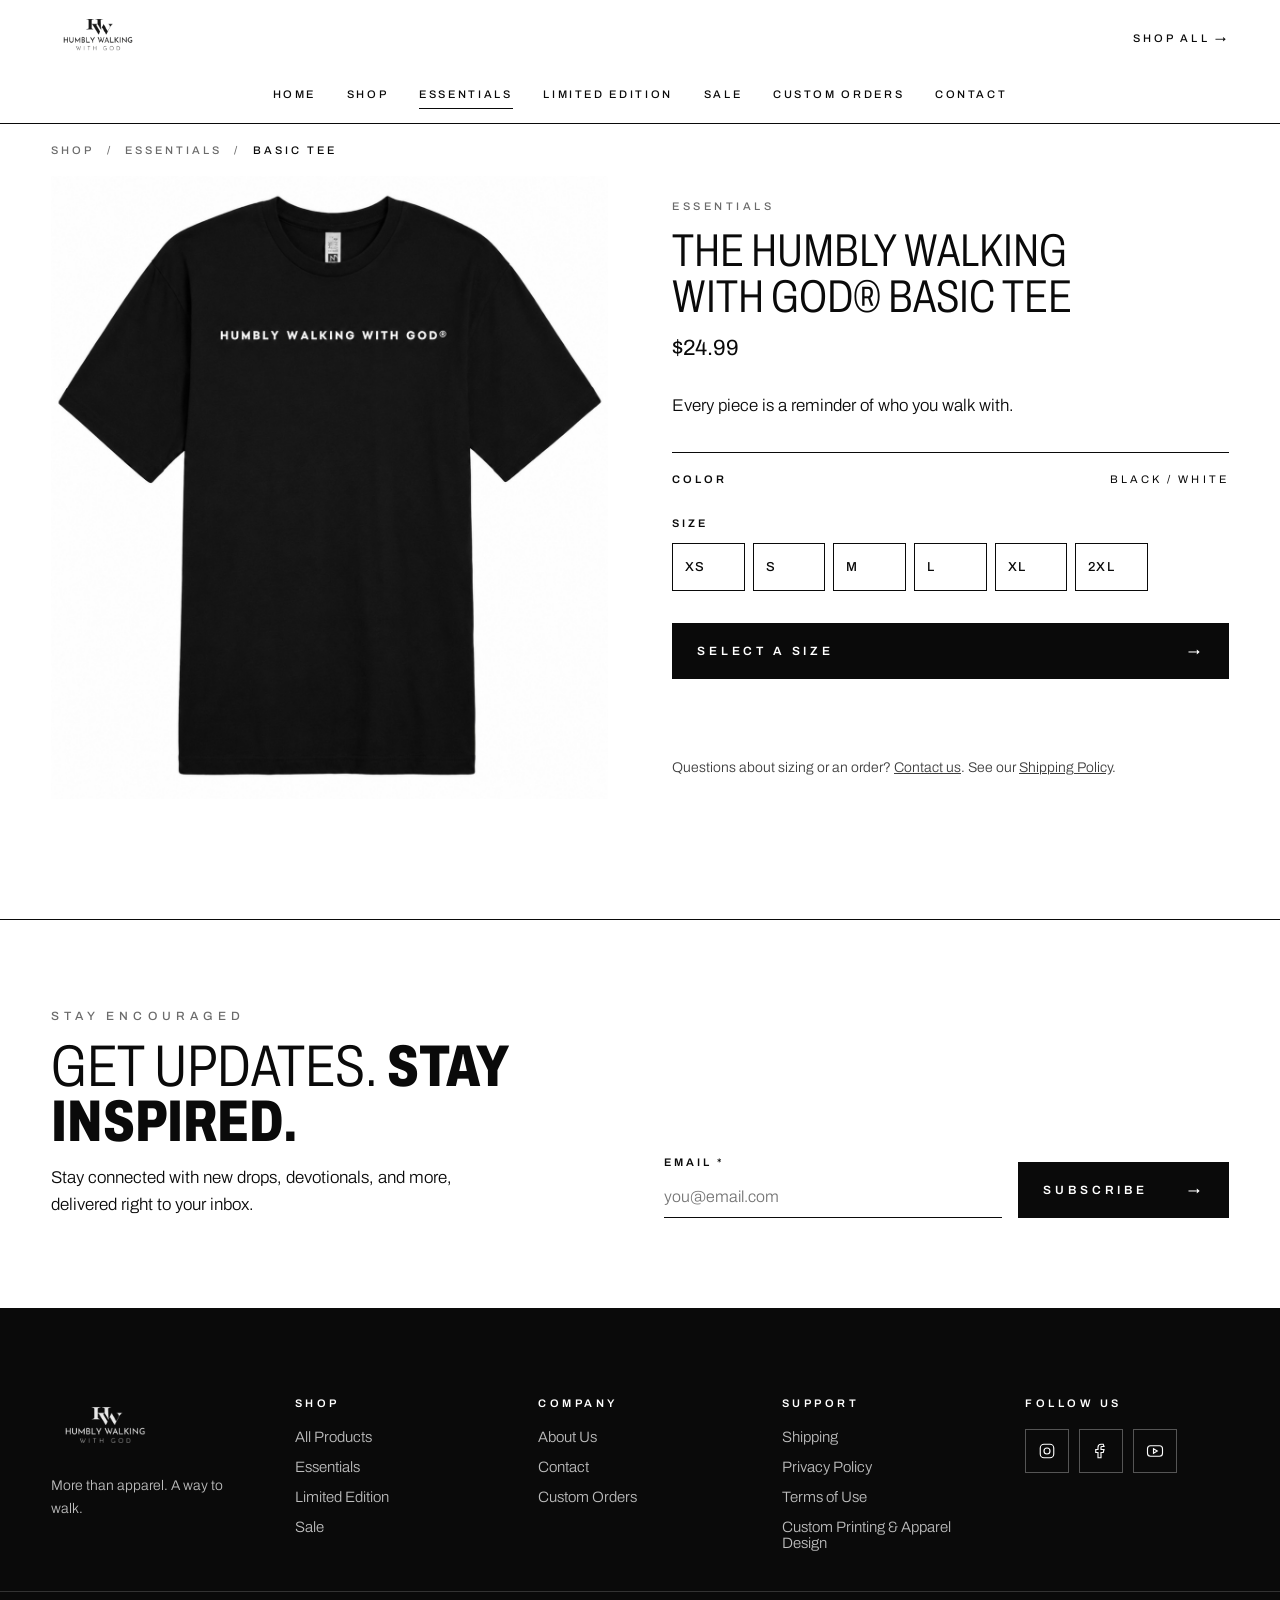
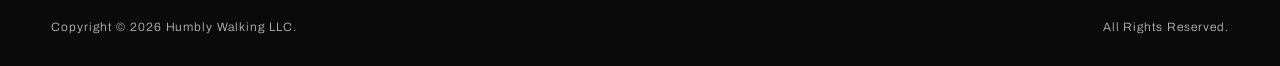
==== shop/basic-tee/index.html @ 8a6c620a "Add files via upload" ====
<!DOCTYPE html>
<html lang="en">
<head>
<meta charset="utf-8">
<meta name="viewport" content="width=device-width, initial-scale=1">
<title>The Humbly Walking with God® Basic Tee | Humbly Walking with God®</title>
<meta name="description" content="The Humbly Walking with God® Basic Tee — $24.99. Every piece is a reminder of who you walk with.">
<link rel="icon" href="/assets/images/logo.png">
<link rel="preconnect" href="https://fonts.googleapis.com">
<link rel="preconnect" href="https://fonts.gstatic.com" crossorigin>
<link href="https://fonts.googleapis.com/css2?family=Archivo:wdth,wght@62..125,200..900&display=swap" rel="stylesheet">
<link rel="stylesheet" href="/assets/site.css">
</head>
<body>
<div class="page">
<header class="site-header">
  <div class="wrap">
    <a class="logo" href="/" aria-label="Humbly Walking with God® home"><img src="/assets/images/logo.png" alt="Humbly Walking with God® logo" width="92" height="56"></a>
    <nav class="nav" aria-label="Main">
      <a href="/">Home</a>
      <a href="/shop/">Shop</a>
      <a href="/shop/essentials/" aria-current="page">Essentials</a>
      <a href="/shop/limited-edition/">Limited Edition</a>
      <a href="/shop/sale/">Sale</a>
      <a href="/custom-orders/">Custom Orders</a>
      <a href="/contact/">Contact</a>
    </nav>
    <div class="header-tools"><a href="/shop/">Shop All →</a></div>
  </div>
</header>
<main>

<div class="wrap crumbs"><a href="/shop/">Shop</a><span>/</span><a href="/shop/essentials/">Essentials</a><span>/</span><span>Basic Tee</span></div>
<section class="wrap product" data-product data-name="The Humbly Walking with God® Basic Tee" data-price="$24.99" data-img="/assets/images/basic-tee.jpg" data-square="https://square.link/u/fa0IYKuU">
  <div class="gallery">
    <div class="main"><img src="/assets/images/basic-tee.jpg" alt="The Humbly Walking with God® Basic Tee"></div>
    
  </div>
  <div class="buybox">
    <div style="display:flex;flex-direction:column;gap:16px">
      <span class="small-caps" style="letter-spacing:.32em;color:#6b6b6b">Essentials</span>
      <h1 class="cond">The Humbly Walking with God® Basic Tee</h1>
      <span style="font-size:22px">$24.99</span>
    </div>
    <p style="margin:0;font-size:17px;font-weight:300;line-height:1.65;max-width:44ch">Every piece is a reminder of who you walk with.</p>
    <div class="row"><span>Color</span><span style="font-weight:400">Black / White</span></div>
    <div style="display:flex;flex-direction:column;gap:14px">
      <span class="small-caps" style="font-weight:600">Size<span data-size-label></span></span>
      <div class="sizes" role="group" aria-label="Choose a size"><button type="button" aria-pressed="false">XS</button><button type="button" aria-pressed="false">S</button><button type="button" aria-pressed="false">M</button><button type="button" aria-pressed="false">L</button><button type="button" aria-pressed="false">XL</button><button type="button" aria-pressed="false">2XL</button></div>
    </div>
    <button class="btn" type="button" data-buy>Select a Size <span aria-hidden="true">→</span></button>
    <p class="status" data-status role="status"></p>
    <p class="note">Questions about sizing or an order? <a href="/contact/">Contact us</a>. See our <a href="/shipping/">Shipping Policy</a>.</p>
  </div>
</section>
<section class="newsletter">
  <div class="wrap">
    <div style="display:flex;flex-direction:column;gap:16px">
      <p class="kicker">Stay Encouraged</p>
      <h2 class="h2 cond" style="font-size:clamp(40px,4.6vw,68px)">Get updates. <b>Stay inspired.</b></h2>
      <p style="margin:0;font-size:17px;font-weight:300;line-height:1.6;max-width:44ch">Stay connected with new drops, devotionals, and more, delivered right to your inbox.</p>
    </div>
    <form>
      <label class="field">Email *<input type="email" name="email" required placeholder="you@email.com" autocomplete="email"></label>
      <button class="btn" type="submit">Subscribe <span aria-hidden="true">→</span></button>
    </form>
  </div>
</section>

</main>

<footer class="site-footer">
  <div class="wrap footer-cols">
    <div>
      <img class="footer-logo" src="/assets/images/logo.png" alt="Humbly Walking with God® logo" width="105" height="64">
      <p style="margin:0;font-size:14px;font-weight:300;line-height:1.6;color:#bdbdbd;max-width:28ch">More than apparel. A way to walk.</p>
    </div>
    <div>
      <h2>Shop</h2>
      <a href="/shop/">All Products</a>
      <a href="/shop/essentials/">Essentials</a>
      <a href="/shop/limited-edition/">Limited Edition</a>
      <a href="/shop/sale/">Sale</a>
    </div>
    <div>
      <h2>Company</h2>
      <a href="/about/">About Us</a>
      <a href="/contact/">Contact</a>
      <a href="/custom-orders/">Custom Orders</a>
    </div>
    <div>
      <h2>Support</h2>
      <a href="/shipping/">Shipping</a>
      <a href="/privacy/">Privacy Policy</a>
      <a href="/terms/">Terms of Use</a>
      <a href="/custom-orders/">Custom Printing &amp; Apparel Design</a>
    </div>
    <div>
      <h2>Follow Us</h2>
      <div class="socials">
        <a href="https://www.instagram.com/humblywalkingwithgod" target="_blank" rel="noopener" aria-label="Instagram"><svg width="18" height="18" viewBox="0 0 24 24" fill="none" stroke="currentColor" stroke-width="1.5" aria-hidden="true"><rect x="3" y="3" width="18" height="18" rx="5"/><circle cx="12" cy="12" r="4"/><path d="M17.5 6.5h.01"/></svg></a>
        <a href="https://www.facebook.com/humblywalkingwithgod" target="_blank" rel="noopener" aria-label="Facebook"><svg width="18" height="18" viewBox="0 0 24 24" fill="none" stroke="currentColor" stroke-width="1.5" aria-hidden="true"><path d="M15 3h-3a4 4 0 0 0-4 4v3H5v4h3v7h4v-7h3l1-4h-4V7a1 1 0 0 1 1-1h3z"/></svg></a>
        <a href="https://www.youtube.com/@humblywalkingwithGod" target="_blank" rel="noopener" aria-label="YouTube"><svg width="18" height="18" viewBox="0 0 24 24" fill="none" stroke="currentColor" stroke-width="1.5" aria-hidden="true"><rect x="2" y="5" width="20" height="14" rx="4"/><path d="M10 9l5 3-5 3z"/></svg></a>
      </div>
    </div>
  </div>
  <div class="wrap legalbar">
    <span>Copyright © 2026 Humbly Walking LLC.</span>
    <span>All Rights Reserved.</span>
  </div>
</footer>
</div>

<div class="overlay" id="checkout" role="dialog" aria-modal="true" aria-labelledby="ck-title">
  <div class="box">
    <div class="top"><span id="ck-title">Secure Checkout</span><button class="x" type="button" data-ck-close aria-label="Close checkout">×</button></div>
    <div class="item"><img data-ck-img src="" alt=""><div><span data-ck-name style="font-size:17px;font-weight:500;line-height:1.3"></span><span data-ck-meta style="font-size:14px;font-weight:300;color:#4a4a4a"></span></div></div>
    <div class="body">
      <p>Your secure Square checkout is open in a new window. Finish your payment there. You'll stay right here on Humbly Walking with God®.</p>
      <button class="btn" type="button" data-ck-reopen>Open Checkout Window <span aria-hidden="true">→</span></button>
      <button class="linkbtn" type="button" data-ck-close>Keep Shopping</button>
      <p class="fine">Payments are processed securely by Square.</p>
    </div>
  </div>
</div>
<script src="/assets/site.js"></script>
</body>
</html>
---- assets/site.css ----
*{box-sizing:border-box}
html{scroll-behavior:smooth}
body{margin:0;background:#fff;color:#0a0a0a;font-family:'Archivo',sans-serif;-webkit-font-smoothing:antialiased}
a{color:inherit;text-decoration:none}
a:hover{color:#6b6b6b}
img,video{display:block;max-width:100%}
button,input,textarea{font-family:inherit}
:focus-visible{outline:1px solid #0a0a0a;outline-offset:3px}
::selection{background:#0a0a0a;color:#fff}

.page{min-height:100vh;display:flex;flex-direction:column}
main{flex:1}
.wrap{max-width:1520px;margin:0 auto;padding-left:clamp(20px,4vw,56px);padding-right:clamp(20px,4vw,56px)}
.kicker{margin:0;font-size:12px;font-weight:500;letter-spacing:.42em;text-transform:uppercase;color:#6b6b6b}
.kicker.light{color:#a3a3a3}
.cond{font-weight:300;font-stretch:75%;text-transform:uppercase}
.cond b{font-weight:800}
.h1{margin:0;font-size:clamp(56px,8vw,128px);line-height:.88}
.h2{margin:0;font-size:clamp(40px,5.5vw,84px);line-height:.92}
.lede{margin:0;font-size:clamp(17px,1.4vw,20px);font-weight:300;line-height:1.6}
.small-caps{font-size:11px;font-weight:500;letter-spacing:.28em;text-transform:uppercase}

/* buttons */
.btn{display:flex;justify-content:space-between;align-items:center;gap:56px;min-width:260px;padding:20px 24px;background:#0a0a0a;color:#fff;border:1px solid #0a0a0a;border-radius:0;font-size:12px;font-weight:600;letter-spacing:.32em;text-transform:uppercase;cursor:pointer;text-align:left}
.btn:hover{background:#fff;color:#0a0a0a}
.btn.inverse{background:#fff;color:#0a0a0a;border-color:#fff}
.btn.inverse:hover{background:transparent;color:#fff}
.btn[disabled]{opacity:.6;cursor:wait}

/* header */
.site-header{position:sticky;top:0;z-index:20;background:#fff;border-bottom:1px solid #0a0a0a}
.site-header .wrap{display:flex;flex-wrap:wrap;align-items:center;justify-content:space-between;column-gap:32px;min-height:84px}
.logo{display:flex;align-items:center;padding:10px 0}
.logo img{height:56px;width:auto}
.nav{order:3;flex:1 1 100%;min-width:0;display:flex;flex-wrap:wrap;justify-content:center;gap:8px clamp(18px,2.4vw,40px);padding:4px 0 14px;font-size:11px;font-weight:500;letter-spacing:.24em;text-transform:uppercase;white-space:nowrap}
.nav a{padding:8px 0;border-bottom:1px solid transparent}
.nav a[aria-current="page"]{border-bottom-color:#0a0a0a}
.header-tools{display:flex;gap:24px;align-items:center;font-size:11px;font-weight:500;letter-spacing:.28em;text-transform:uppercase;white-space:nowrap}

/* hero */
.hero{position:relative;min-height:min(92vh,960px);background:#0a0a0a;color:#fff;overflow:hidden;display:flex;align-items:flex-end}
.hero video{position:absolute;inset:0;width:100%;height:100%;object-fit:cover;filter:grayscale(1) contrast(1.05) brightness(.62)}
.hero .wrap{position:relative;width:100%;padding-top:clamp(48px,8vw,120px);padding-bottom:clamp(48px,8vw,120px);display:flex;flex-direction:column;gap:28px;align-items:flex-start}
.hero h1{margin:0;font-size:clamp(56px,9.5vw,150px);line-height:.88;letter-spacing:-.01em;max-width:12ch}
.hero .btn{margin-top:12px;min-width:300px}

/* sections */
.section-head{padding-top:clamp(72px,9vw,128px);padding-bottom:48px;display:flex;flex-direction:column;gap:16px}
.grid{display:grid;gap:clamp(12px,1.6vw,24px)}
.grid.collections{grid-template-columns:repeat(auto-fit,minmax(min(100%,300px),1fr))}
.grid.products{grid-template-columns:repeat(auto-fit,minmax(min(100%,420px),1fr))}
.grid.shop{grid-template-columns:repeat(auto-fill,minmax(min(100%,320px),1fr));padding-top:48px}
.tile{display:flex;flex-direction:column;gap:18px;color:#0a0a0a}
.tile:hover{color:#0a0a0a}
.tile .img{background:#fff;overflow:hidden;display:flex;align-items:center;justify-content:center}
.tile .img img{width:100%;height:100%;object-fit:contain;transition:transform .5s ease}
.tile:hover .img img{transform:scale(1.03)}
.tile .img.portrait{aspect-ratio:4/5}
.tile .img.square{aspect-ratio:1/1}
.tile .img.black{background:#0a0a0a;color:#fff}
.tile .img.black span{font-size:clamp(40px,5vw,76px);line-height:.9;text-align:center}
.tile .meta{display:flex;justify-content:space-between;align-items:baseline;gap:20px;border-top:1px solid #0a0a0a;padding-top:16px}
.tile .label{font-size:clamp(22px,2vw,28px);font-weight:600;font-stretch:75%;letter-spacing:.06em;text-transform:uppercase}
.tile .name{font-size:18px;font-weight:500;line-height:1.3;text-wrap:pretty}
.tile .price{font-size:18px;font-weight:500}
.tile .col{display:flex;flex-direction:column;gap:6px}

.mission-photo{margin-top:clamp(72px,9vw,128px);background:#0a0a0a}
.black-band{background:#0a0a0a;color:#fff}
.black-band .inner{padding-top:clamp(64px,8vw,120px);padding-bottom:clamp(64px,8vw,120px);display:grid;grid-template-columns:repeat(auto-fit,minmax(min(100%,440px),1fr));gap:56px;align-items:end}
.black-band .h1{font-size:clamp(56px,8vw,128px)}
.ruled{display:flex;flex-direction:column;gap:24px;border-top:1px solid currentColor;padding-top:28px;max-width:40ch}
.ruled p{margin:0}
.ruled a{font-size:12px;font-weight:600;letter-spacing:.32em;text-transform:uppercase}
.black-band a:hover{color:#bdbdbd}

/* page header */
.page-head{border-bottom:1px solid #0a0a0a}
.page-head .wrap{padding-top:clamp(56px,7vw,104px);padding-bottom:40px;display:flex;flex-direction:column;gap:16px}
.page-head.split .wrap{display:grid;grid-template-columns:repeat(auto-fit,minmax(min(100%,420px),1fr));gap:32px 56px;align-items:end}
.filters{display:flex;flex-wrap:wrap;justify-content:space-between;align-items:center;gap:16px}
.filters nav{display:flex;gap:28px;overflow-x:auto;max-width:100%;min-width:0}
.filters nav a{padding:18px 0;border-bottom:1px solid transparent;font-size:11px;font-weight:600;letter-spacing:.28em;text-transform:uppercase;white-space:nowrap}
.filters nav a[aria-current="page"]{border-bottom-color:#0a0a0a}
.empty{padding-top:96px;display:flex;flex-direction:column;gap:24px;align-items:flex-start}

/* product */
.crumbs{padding-top:20px;padding-bottom:20px;display:flex;gap:12px;font-size:11px;font-weight:500;letter-spacing:.28em;text-transform:uppercase;color:#6b6b6b}
.crumbs span:last-child{color:#0a0a0a}
.product{display:grid;grid-template-columns:repeat(auto-fit,minmax(min(100%,460px),1fr));gap:clamp(32px,5vw,80px)}
.gallery{display:flex;flex-direction:column;gap:12px}
.gallery .main{background:#fff;display:flex;align-items:center;justify-content:center;min-height:360px}
.gallery .main img{width:100%;height:auto;max-height:820px;object-fit:contain}
.thumbs{display:flex;gap:12px}
.thumbs button{width:96px;aspect-ratio:1/1;padding:0;border:1px solid transparent;background:#fff;cursor:pointer;border-radius:0}
.thumbs button[aria-pressed="true"]{border-color:#0a0a0a}
.thumbs img{width:100%;height:100%;object-fit:cover}
.buybox{padding:24px 0;display:flex;flex-direction:column;gap:32px;align-self:start;position:sticky;top:150px}
.buybox h1{margin:0;font-size:clamp(36px,3.6vw,56px);line-height:1;text-wrap:balance}
.row{display:flex;justify-content:space-between;border-top:1px solid #0a0a0a;padding-top:20px;font-size:11px;font-weight:600;letter-spacing:.28em;text-transform:uppercase}
.sizes{display:grid;grid-template-columns:repeat(auto-fill,minmax(64px,1fr));gap:8px}
.sizes button{padding:16px 12px;border:1px solid #0a0a0a;background:#fff;color:#0a0a0a;font-size:13px;font-weight:500;letter-spacing:.08em;cursor:pointer;text-align:left;border-radius:0}
.sizes button[aria-pressed="true"]{background:#0a0a0a;color:#fff}
.note{margin:0;font-size:14px;font-weight:300;line-height:1.6;color:#3d3d3d}
.note a{text-decoration:underline}
.status{margin:0;font-size:14px;font-weight:500;min-height:1em}

/* story */
.story{display:grid;grid-template-columns:repeat(auto-fit,minmax(min(100%,280px),1fr));gap:40px 32px}
.story div{display:flex;flex-direction:column;gap:16px;border-top:1px solid #fff;padding-top:24px}
.story h3{margin:0;font-size:22px;font-weight:600;font-stretch:75%;letter-spacing:.06em;text-transform:uppercase}
.story p{margin:0;font-size:16px;font-weight:300;line-height:1.65;text-wrap:pretty}

/* forms */
.field{display:flex;flex-direction:column;gap:8px;font-size:11px;font-weight:600;letter-spacing:.28em;text-transform:uppercase}
.field input,.field textarea{padding:12px 0;border:0;border-bottom:1px solid #0a0a0a;background:transparent;font-size:16px;font-weight:300;letter-spacing:0;text-transform:none;border-radius:0;width:100%;color:#0a0a0a}
.field textarea{resize:vertical}
.contact-form{display:grid;grid-template-columns:repeat(auto-fit,minmax(min(100%,220px),1fr));gap:28px;align-content:start;background:#f2f2f2;padding:clamp(24px,3vw,48px)}
.contact-form .full{grid-column:1/-1}
.info-rows{display:flex;flex-direction:column;border-top:1px solid #0a0a0a}
.info-rows div{padding:18px 0;border-bottom:1px solid #0a0a0a;display:flex;justify-content:space-between;gap:16px;flex-wrap:wrap}
.info-rows span:first-child{font-size:11px;font-weight:600;letter-spacing:.28em;text-transform:uppercase}
.info-rows span:last-child,.info-rows a{font-size:16px;font-weight:300}

.custom-form{display:grid;grid-template-columns:repeat(2,minmax(0,1fr));gap:28px 32px;max-width:880px}
@media (max-width:640px){.custom-form{grid-template-columns:1fr}.q.half{grid-column:1/-1}}
.q{grid-column:1/-1;display:flex;flex-direction:column;gap:10px;padding-top:28px;border-top:1px solid #d4d4d4;margin:0;border-left:0;border-right:0;border-bottom:0;padding-left:0;padding-right:0;padding-bottom:0;min-width:0}
.q.half{grid-column:span 1;padding-top:0;border-top:0}
.q.full-plain{padding-top:0;border-top:0}
.q legend,.q .ql{font-size:11px;font-weight:600;letter-spacing:.24em;text-transform:uppercase;line-height:1.6;padding:0;float:left;width:100%}
.q .help{margin:0;font-size:14px;font-weight:300;line-height:1.55;color:#4a4a4a;letter-spacing:0;text-transform:none;clear:both}
.q input[type=text],.q input[type=email],.q input[type=tel],.q textarea{padding:12px 0;border:0;border-bottom:1px solid #0a0a0a;background:transparent;font-size:16px;font-weight:300;border-radius:0;width:100%}
.q textarea{resize:vertical}
.opt{display:flex;align-items:center;gap:12px;font-size:16px;font-weight:300;cursor:pointer;padding:6px 0;clear:both}
.opt input{width:18px;height:18px;accent-color:#0a0a0a;margin:0;flex:none}
.form-end{grid-column:1/-1;display:flex;flex-direction:column;gap:16px;align-items:flex-start;border-top:1px solid #0a0a0a;padding-top:28px}

/* legal */
.legal{max-width:78ch;padding-top:clamp(40px,5vw,72px)}
.legal p,.legal ul{margin:0 0 18px;font-size:16px;font-weight:300;line-height:1.7;color:#1f1f1f;text-wrap:pretty}
.legal ul{padding-left:22px;display:flex;flex-direction:column;gap:10px}
.legal ul ul{margin:10px 0 0}
.legal h2{margin:48px 0 16px;padding-top:20px;border-top:1px solid #0a0a0a;font-size:clamp(22px,2vw,28px);font-weight:600;font-stretch:75%;letter-spacing:.04em;text-transform:uppercase}

/* newsletter */
.newsletter{margin-top:clamp(72px,9vw,128px);border-top:1px solid #0a0a0a}
.newsletter .wrap{padding-top:clamp(56px,7vw,96px);padding-bottom:clamp(56px,7vw,96px);display:grid;grid-template-columns:repeat(auto-fit,minmax(min(100%,420px),1fr));gap:48px;align-items:end}
.newsletter form{display:flex;flex-wrap:wrap;align-items:flex-end;gap:16px}
.newsletter .field{flex:1 1 240px}
.newsletter .btn{min-width:200px;gap:40px}

/* footer */
.site-footer{background:#0a0a0a;color:#fff}
.footer-cols{padding-top:clamp(56px,7vw,96px);display:grid;grid-template-columns:repeat(auto-fit,minmax(min(100%,200px),1fr));gap:48px 40px}
.footer-cols>div{display:flex;flex-direction:column;gap:14px}
.footer-cols h2{margin:0;font-size:11px;font-weight:600;letter-spacing:.32em;text-transform:uppercase;padding-bottom:6px}
.footer-cols a{font-size:15px;font-weight:300;color:#bdbdbd}
.footer-cols a:hover{color:#fff}
.footer-logo{height:64px;width:auto;align-self:flex-start;filter:invert(1)}
.socials{display:flex;flex-wrap:wrap;gap:10px}
.socials a{width:44px;height:44px;display:flex;align-items:center;justify-content:center;border:1px solid #555;color:#fff}
.socials a:hover{border-color:#fff;color:#fff}
.legalbar{margin-top:40px;padding-top:28px;padding-bottom:32px;border-top:1px solid #333;display:flex;flex-wrap:wrap;justify-content:space-between;gap:12px;font-size:12px;font-weight:300;letter-spacing:.08em;color:#bdbdbd}

/* checkout overlay */
.overlay{position:fixed;inset:0;z-index:100;background:rgba(10,10,10,.72);display:none;align-items:center;justify-content:center;padding:20px}
.overlay.open{display:flex}
.overlay .box{width:min(100%,520px);background:#fff;color:#0a0a0a;border:1px solid #0a0a0a}
.overlay .top{display:flex;justify-content:space-between;align-items:center;padding:18px 24px;border-bottom:1px solid #0a0a0a;font-size:11px;font-weight:600;letter-spacing:.32em;text-transform:uppercase}
.overlay .x{width:36px;height:36px;border:0;background:transparent;font-size:24px;line-height:1;cursor:pointer}
.overlay .item{display:grid;grid-template-columns:96px 1fr;gap:20px;padding:24px;align-items:center;border-bottom:1px solid #d4d4d4}
.overlay .item img{width:96px;height:96px;object-fit:contain;border:1px solid #e5e5e5}
.overlay .item div{display:flex;flex-direction:column;gap:6px}
.overlay .body{padding:24px;display:flex;flex-direction:column;gap:20px}
.overlay .body p{margin:0;font-size:16px;font-weight:300;line-height:1.6}
.overlay .linkbtn{align-self:flex-start;padding:4px 0;border:0;background:transparent;font-size:12px;font-weight:600;letter-spacing:.28em;text-transform:uppercase;text-decoration:underline;cursor:pointer;color:#0a0a0a}
.overlay .fine{font-size:12px!important;color:#4a4a4a}

@media (prefers-reduced-motion:reduce){.tile .img img{transition:none}html{scroll-behavior:auto}}
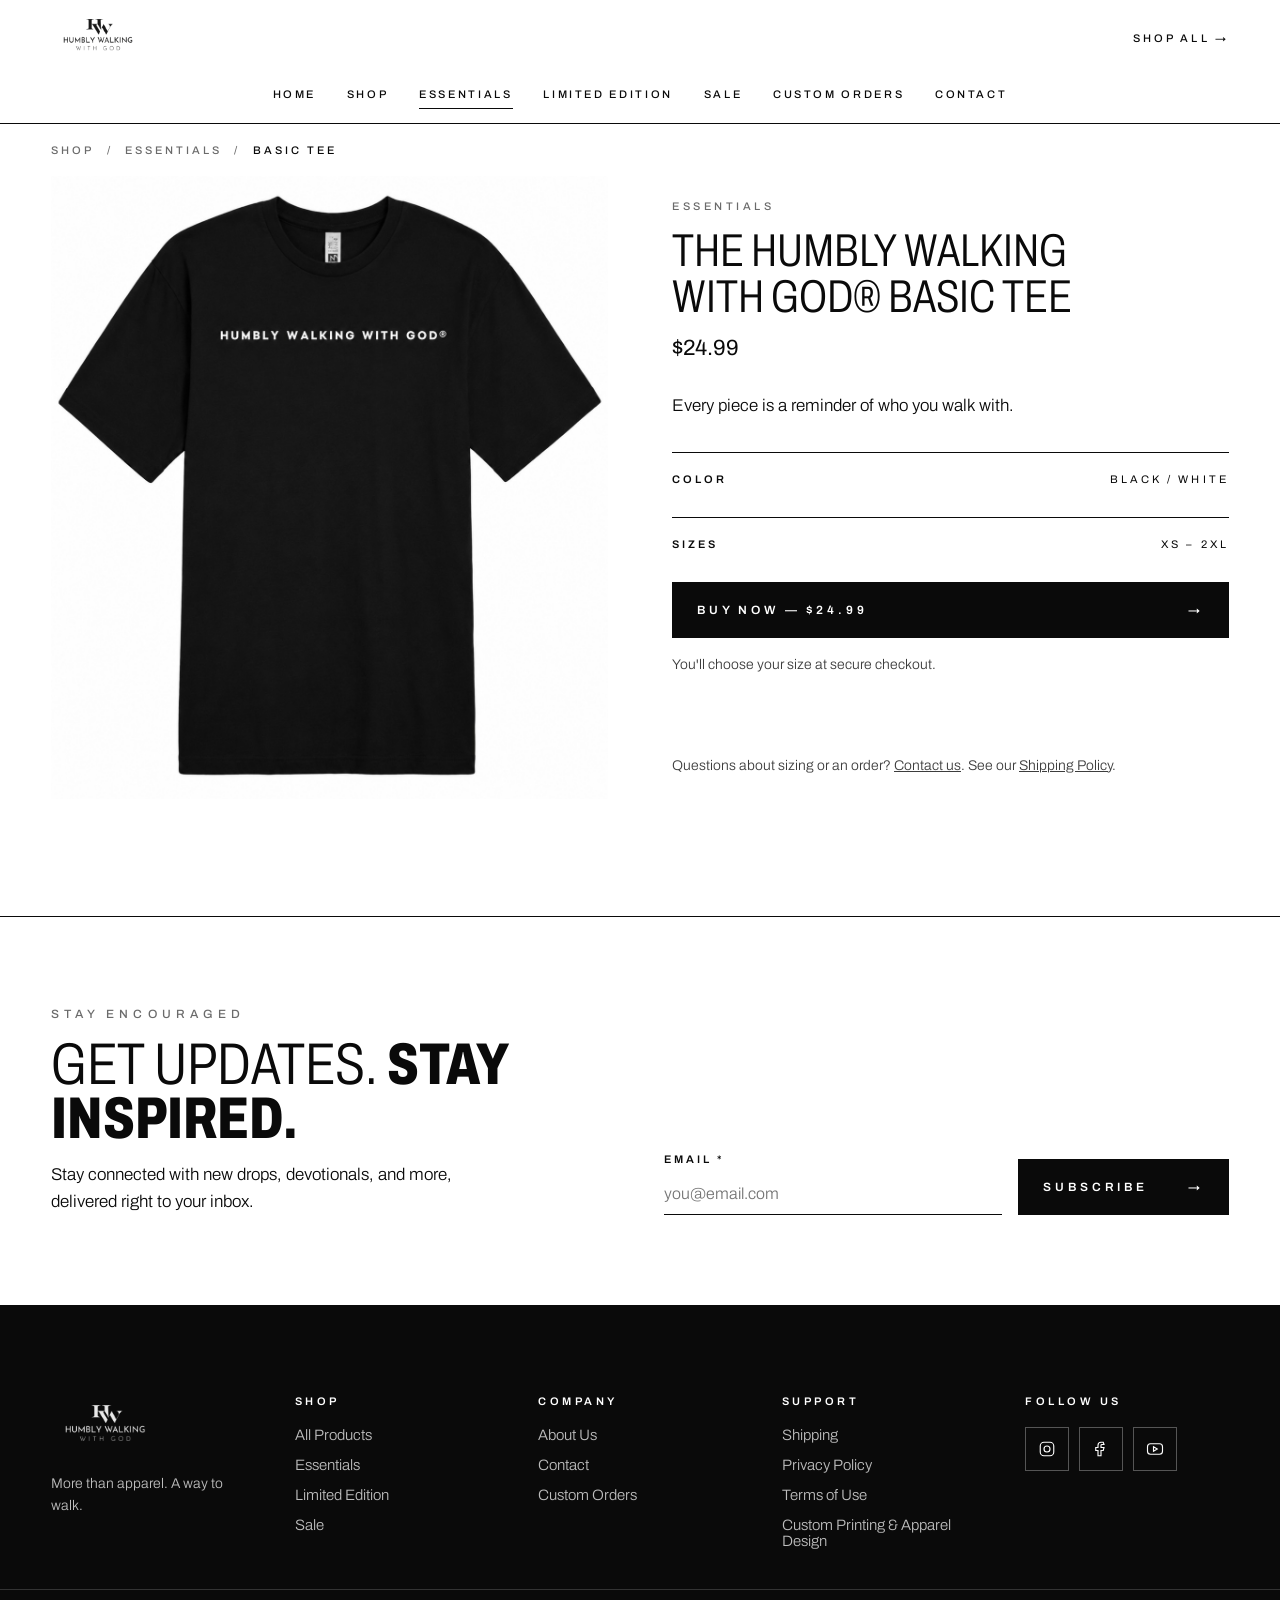
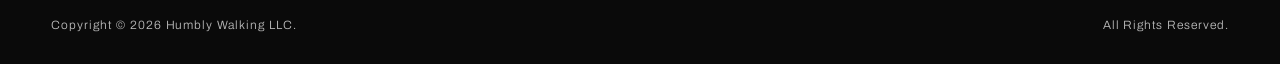
==== commit e19e8753: "Add files via upload" ====
--- a/shop/basic-tee/index.html
+++ b/shop/basic-tee/index.html
@@ -44,11 +44,9 @@
     </div>
     <p style="margin:0;font-size:17px;font-weight:300;line-height:1.65;max-width:44ch">Every piece is a reminder of who you walk with.</p>
     <div class="row"><span>Color</span><span style="font-weight:400">Black / White</span></div>
-    <div style="display:flex;flex-direction:column;gap:14px">
-      <span class="small-caps" style="font-weight:600">Size<span data-size-label></span></span>
-      <div class="sizes" role="group" aria-label="Choose a size"><button type="button" aria-pressed="false">XS</button><button type="button" aria-pressed="false">S</button><button type="button" aria-pressed="false">M</button><button type="button" aria-pressed="false">L</button><button type="button" aria-pressed="false">XL</button><button type="button" aria-pressed="false">2XL</button></div>
-    </div>
-    <button class="btn" type="button" data-buy>Select a Size <span aria-hidden="true">→</span></button>
+    <div class="row"><span>Sizes</span><span style="font-weight:400">XS – 2XL</span></div>
+    <button class="btn" type="button" data-buy>Buy Now — $24.99 <span aria-hidden="true">→</span></button>
+    <p class="note" style="margin-top:-16px">You'll choose your size at secure checkout.</p>
     <p class="status" data-status role="status"></p>
     <p class="note">Questions about sizing or an order? <a href="/contact/">Contact us</a>. See our <a href="/shipping/">Shipping Policy</a>.</p>
   </div>
